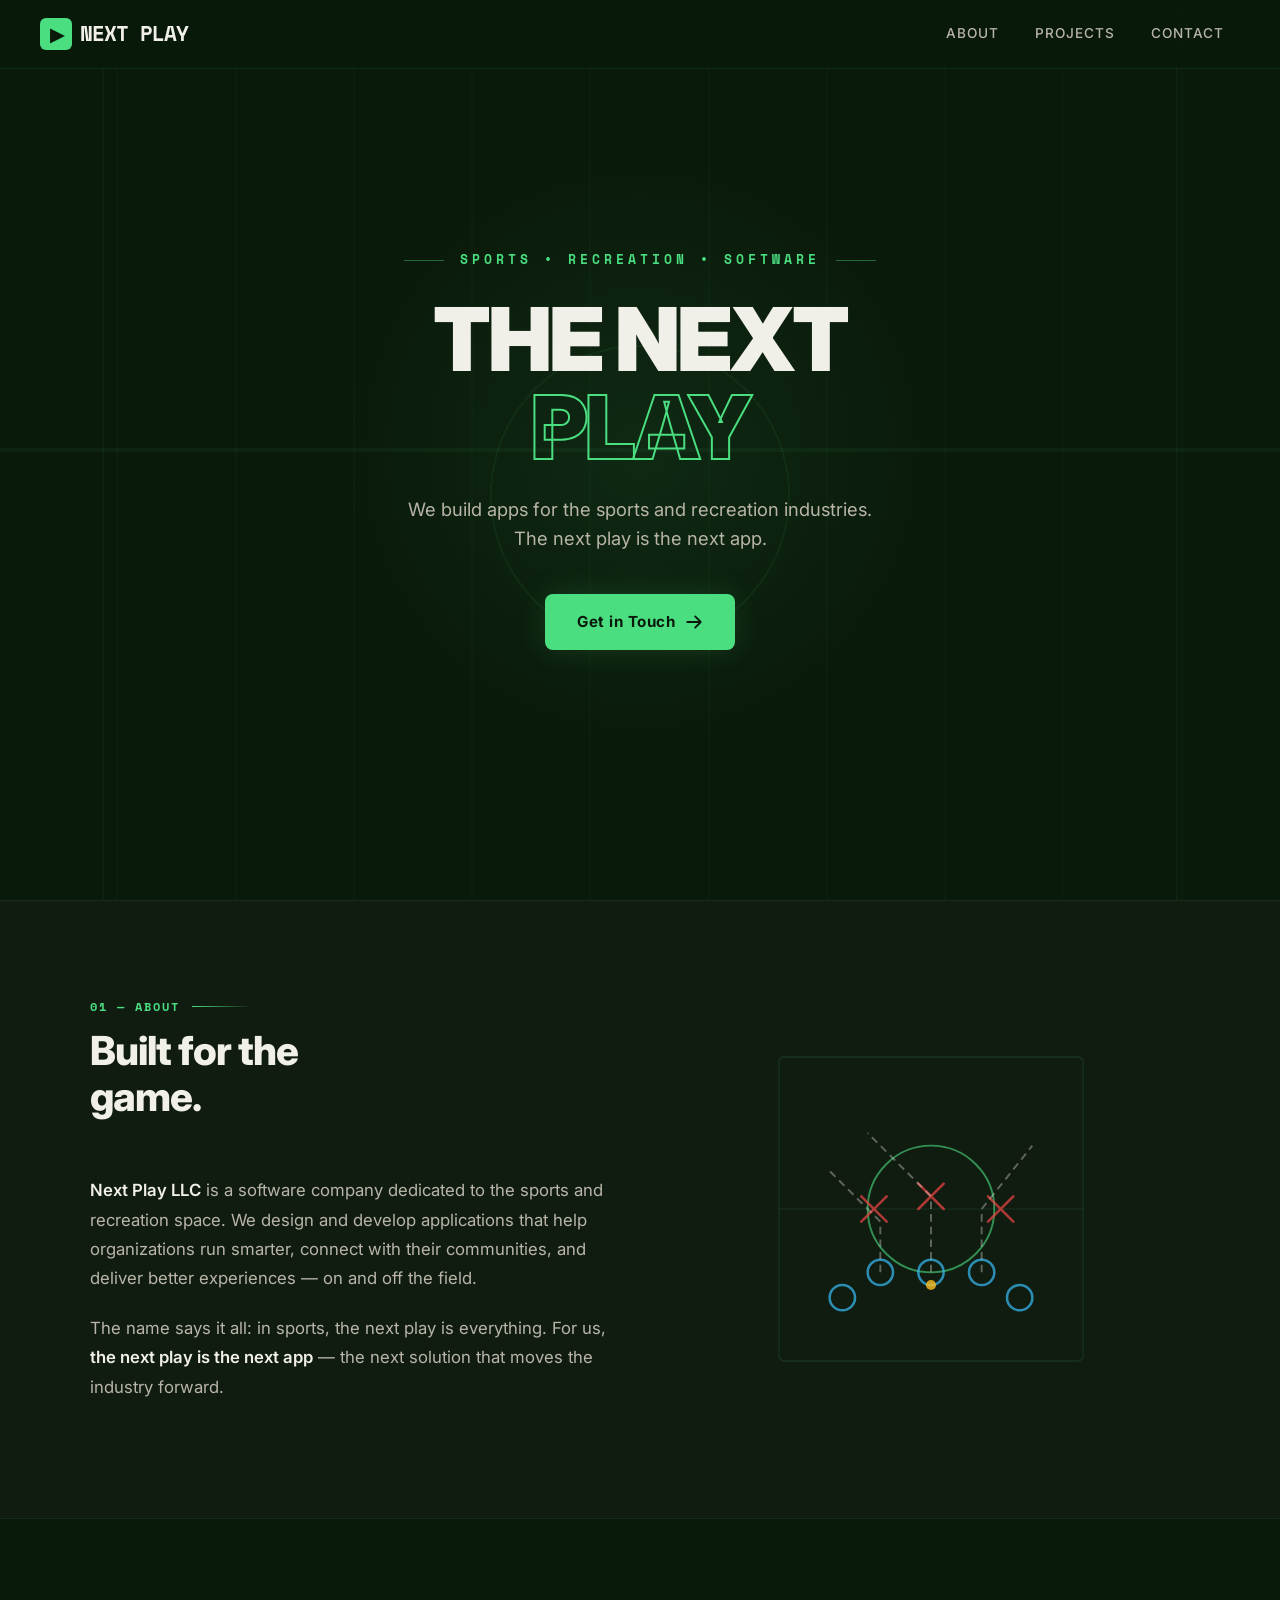
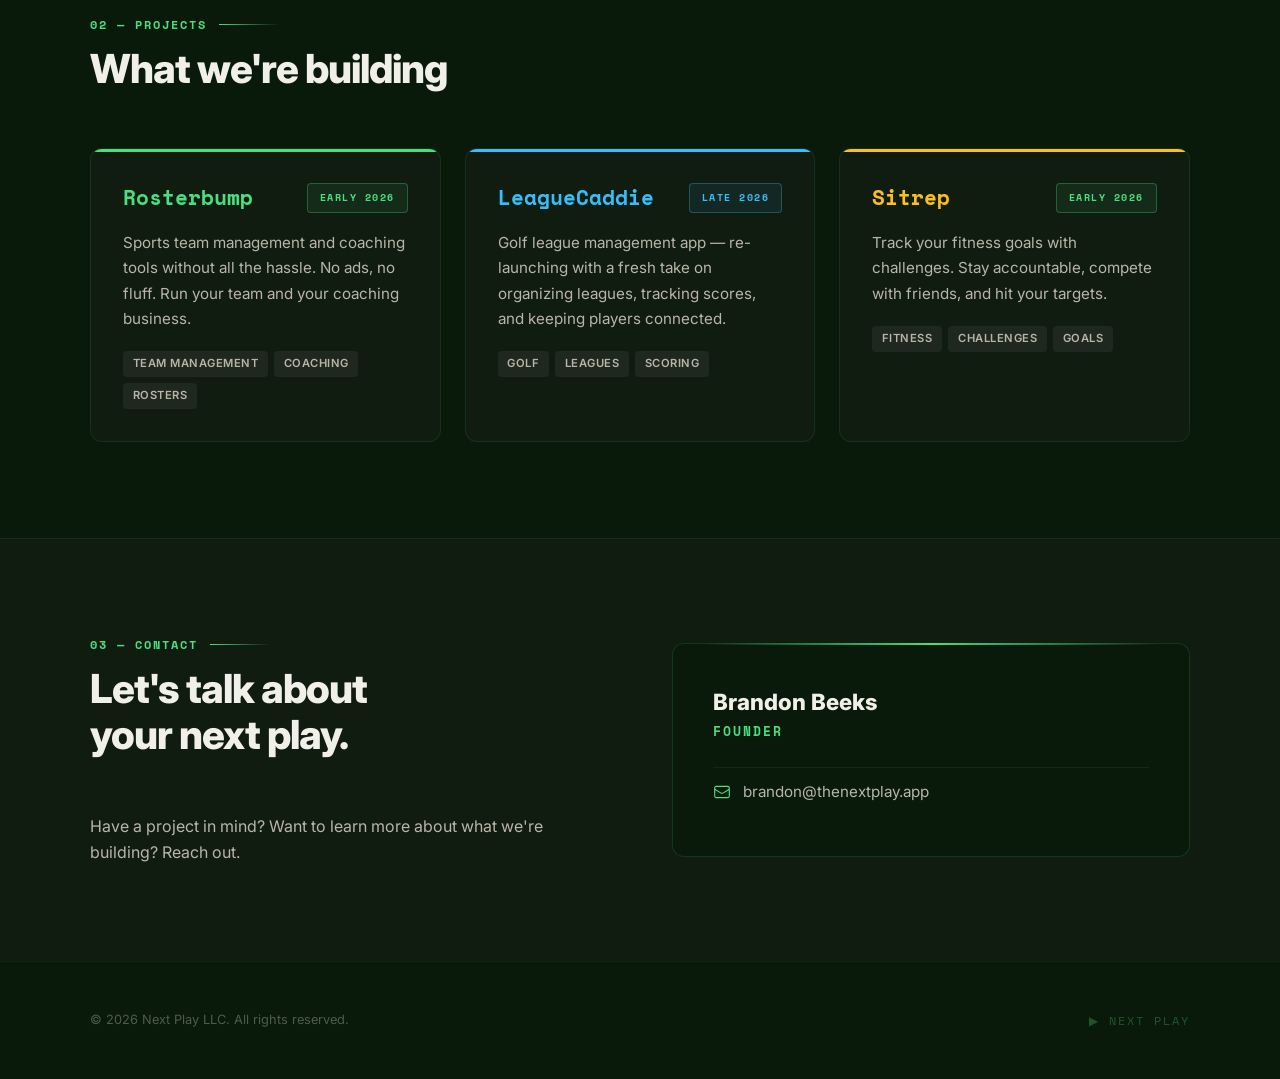
==== index.html @ 539f1fd1 "First commit" ====
<!DOCTYPE html>
<html lang="en">
<head>
  <meta charset="UTF-8">
  <meta name="viewport" content="width=device-width, initial-scale=1.0">
  <title>Next Play — Software for Sports & Recreation</title>
  <link rel="preconnect" href="https://fonts.googleapis.com">
  <link rel="preconnect" href="https://fonts.gstatic.com" crossorigin>
  <link href="https://fonts.googleapis.com/css2?family=Inter:wght@400;500;600;700;800;900&family=Space+Mono:wght@700&display=swap" rel="stylesheet">
  <style>
    :root {
      --turf: #0a1a0a;
      --turf-light: #0f2810;
      --chalk: #f0efe8;
      --chalk-dim: #b8b5a8;
      --lime: #4ade80;
      --lime-glow: #22c55e;
      --amber: #fbbf24;
      --sky: #38bdf8;
      --whistle: #ef4444;
      --surface: #111c11;
      --surface-raised: #162416;
    }

    * { margin: 0; padding: 0; box-sizing: border-box; }

    html { scroll-behavior: smooth; }

    body {
      font-family: 'Inter', -apple-system, sans-serif;
      color: var(--chalk);
      line-height: 1.6;
      background: var(--turf);
      overflow-x: hidden;
    }

    /* ═══ NAV ═══ */
    nav {
      position: fixed;
      top: 0;
      width: 100%;
      z-index: 100;
      padding: 0 2rem;
      background: rgba(10, 26, 10, 0.85);
      backdrop-filter: blur(16px);
      border-bottom: 1px solid rgba(74, 222, 128, 0.1);
    }
    .nav-inner {
      max-width: 1200px;
      margin: 0 auto;
      display: flex;
      justify-content: space-between;
      align-items: center;
      height: 68px;
    }
    .logo {
      font-family: 'Space Mono', monospace;
      font-size: 1.3rem;
      font-weight: 700;
      color: var(--chalk);
      text-decoration: none;
      letter-spacing: -1px;
      display: flex;
      align-items: center;
      gap: 0.5rem;
    }
    .logo-arrow {
      display: inline-flex;
      align-items: center;
      justify-content: center;
      width: 32px;
      height: 32px;
      background: var(--lime);
      color: var(--turf);
      border-radius: 6px;
      font-size: 1.1rem;
      font-weight: 900;
    }
    .nav-links { display: flex; align-items: center; gap: 0.25rem; }
    nav a.nav-link {
      color: var(--chalk-dim);
      text-decoration: none;
      font-size: 0.85rem;
      font-weight: 500;
      letter-spacing: 1px;
      text-transform: uppercase;
      padding: 0.5rem 1rem;
      border-radius: 6px;
      transition: all 0.2s;
    }
    nav a.nav-link:hover {
      color: var(--lime);
      background: rgba(74, 222, 128, 0.08);
    }

    /* ═══ HERO ═══ */
    .hero {
      min-height: 100vh;
      display: flex;
      align-items: center;
      justify-content: center;
      text-align: center;
      padding: 6rem 2rem;
      position: relative;
      overflow: hidden;
    }

    /* Field lines background */
    .hero::before {
      content: '';
      position: absolute;
      inset: 0;
      background:
        /* center circle */
        radial-gradient(circle at 50% 55%, transparent 148px, rgba(74,222,128,0.06) 148px, rgba(74,222,128,0.06) 150px, transparent 150px),
        /* center line */
        linear-gradient(0deg, transparent 49.8%, rgba(74,222,128,0.05) 49.8%, rgba(74,222,128,0.05) 50.2%, transparent 50.2%),
        /* sidelines */
        linear-gradient(90deg, transparent 8%, rgba(74,222,128,0.04) 8%, rgba(74,222,128,0.04) 8.15%, transparent 8.15%, transparent 91.85%, rgba(74,222,128,0.04) 91.85%, rgba(74,222,128,0.04) 92%, transparent 92%),
        /* yard lines */
        repeating-linear-gradient(90deg, transparent 0%, transparent 9.09%, rgba(74,222,128,0.025) 9.09%, rgba(74,222,128,0.025) 9.24%, transparent 9.24%);
      pointer-events: none;
    }

    /* Animated glow */
    .hero::after {
      content: '';
      position: absolute;
      width: 600px;
      height: 600px;
      border-radius: 50%;
      background: radial-gradient(circle, rgba(74,222,128,0.08) 0%, transparent 70%);
      top: 50%;
      left: 50%;
      transform: translate(-50%, -50%);
      animation: pulse 6s ease-in-out infinite;
      pointer-events: none;
    }

    @keyframes pulse {
      0%, 100% { opacity: 0.5; transform: translate(-50%, -50%) scale(1); }
      50% { opacity: 1; transform: translate(-50%, -50%) scale(1.15); }
    }

    .hero-content { position: relative; z-index: 2; }

    .hero-tagline {
      font-family: 'Space Mono', monospace;
      font-size: 0.8rem;
      font-weight: 700;
      text-transform: uppercase;
      letter-spacing: 4px;
      color: var(--lime);
      margin-bottom: 1.5rem;
      display: flex;
      align-items: center;
      justify-content: center;
      gap: 1rem;
    }
    .hero-tagline::before,
    .hero-tagline::after {
      content: '';
      width: 40px;
      height: 1px;
      background: var(--lime);
      opacity: 0.4;
    }

    .hero h1 {
      font-size: clamp(3rem, 8vw, 5.5rem);
      font-weight: 900;
      line-height: 1.0;
      letter-spacing: -3px;
      margin-bottom: 1.5rem;
      color: var(--chalk);
    }
    .hero h1 .accent {
      color: transparent;
      -webkit-text-stroke: 2px var(--lime);
      display: block;
    }

    .hero-sub {
      font-size: 1.15rem;
      color: var(--chalk-dim);
      max-width: 480px;
      margin: 0 auto 2.5rem;
      font-weight: 400;
    }

    .hero-cta {
      display: inline-flex;
      align-items: center;
      gap: 0.6rem;
      background: var(--lime);
      color: var(--turf);
      padding: 1rem 2rem;
      border-radius: 8px;
      text-decoration: none;
      font-weight: 700;
      font-size: 0.95rem;
      letter-spacing: 0.5px;
      transition: all 0.25s;
      box-shadow: 0 0 30px rgba(74,222,128,0.15);
    }
    .hero-cta:hover {
      background: #86efac;
      box-shadow: 0 0 50px rgba(74,222,128,0.25);
      transform: translateY(-2px);
    }
    .hero-cta svg { width: 18px; height: 18px; }

    /* ═══ SECTIONS ═══ */
    section { padding: 6rem 2rem; }
    .container { max-width: 1100px; margin: 0 auto; }

    .section-header {
      margin-bottom: 3.5rem;
    }
    .section-number {
      font-family: 'Space Mono', monospace;
      font-size: 0.75rem;
      font-weight: 700;
      color: var(--lime);
      letter-spacing: 2px;
      margin-bottom: 0.75rem;
      display: flex;
      align-items: center;
      gap: 0.75rem;
    }
    .section-number::after {
      content: '';
      height: 1px;
      width: 60px;
      background: linear-gradient(90deg, var(--lime), transparent);
    }
    .section-title {
      font-size: clamp(1.8rem, 4vw, 2.5rem);
      font-weight: 800;
      letter-spacing: -1px;
      line-height: 1.15;
    }

    /* ═══ ABOUT ═══ */
    .about {
      background: var(--surface);
      border-top: 1px solid rgba(74,222,128,0.08);
      border-bottom: 1px solid rgba(74,222,128,0.08);
    }
    .about-grid {
      display: grid;
      grid-template-columns: 1fr 1fr;
      gap: 4rem;
      align-items: center;
    }
    .about-text p {
      color: var(--chalk-dim);
      font-size: 1.05rem;
      margin-bottom: 1.25rem;
      line-height: 1.75;
    }
    .about-text strong { color: var(--chalk); font-weight: 600; }

    /* Playbook diagram */
    .playbook-visual {
      display: flex;
      align-items: center;
      justify-content: center;
    }
    .playbook-svg { width: 100%; max-width: 380px; }
    .play-circle {
      fill: none;
      stroke: var(--lime);
      stroke-width: 1.5;
      opacity: 0.6;
    }
    .play-x {
      fill: none;
      stroke: var(--whistle);
      stroke-width: 2;
      stroke-linecap: round;
      opacity: 0.7;
    }
    .play-o {
      fill: none;
      stroke: var(--sky);
      stroke-width: 2;
      opacity: 0.7;
    }
    .play-arrow {
      fill: none;
      stroke: var(--chalk);
      stroke-width: 1.5;
      stroke-dasharray: 6 4;
      opacity: 0.35;
    }
    .play-route {
      fill: none;
      stroke: var(--lime);
      stroke-width: 2;
      stroke-dasharray: 200;
      stroke-dashoffset: 200;
      animation: drawRoute 3s ease forwards infinite;
    }
    @keyframes drawRoute {
      0% { stroke-dashoffset: 200; opacity: 0.8; }
      60% { stroke-dashoffset: 0; opacity: 0.8; }
      80% { stroke-dashoffset: 0; opacity: 0; }
      100% { stroke-dashoffset: 200; opacity: 0; }
    }

    /* ═══ PROJECTS / SCOREBOARD ═══ */
    .projects {
      background: var(--turf);
    }
    .projects-grid {
      display: grid;
      grid-template-columns: repeat(auto-fit, minmax(320px, 1fr));
      gap: 1.5rem;
    }
    .project-card {
      background: var(--surface);
      border: 1px solid rgba(74,222,128,0.1);
      border-radius: 12px;
      padding: 2rem;
      position: relative;
      overflow: hidden;
      transition: all 0.3s;
    }
    .project-card::before {
      content: '';
      position: absolute;
      top: 0;
      left: 0;
      right: 0;
      height: 3px;
    }
    .project-card:nth-child(1)::before { background: var(--lime); }
    .project-card:nth-child(2)::before { background: var(--sky); }
    .project-card:nth-child(3)::before { background: var(--amber); }

    .project-card:hover {
      border-color: rgba(74,222,128,0.25);
      transform: translateY(-4px);
      box-shadow: 0 20px 60px rgba(0,0,0,0.3);
    }

    .project-meta {
      display: flex;
      align-items: center;
      justify-content: space-between;
      margin-bottom: 1rem;
    }
    .project-name {
      font-family: 'Space Mono', monospace;
      font-size: 1.3rem;
      font-weight: 700;
      color: var(--chalk);
    }
    .project-card:nth-child(1) .project-name { color: var(--lime); }
    .project-card:nth-child(2) .project-name { color: var(--sky); }
    .project-card:nth-child(3) .project-name { color: var(--amber); }

    .project-status {
      font-family: 'Space Mono', monospace;
      font-size: 0.65rem;
      font-weight: 700;
      text-transform: uppercase;
      letter-spacing: 1.5px;
      padding: 0.35rem 0.75rem;
      border-radius: 4px;
      border: 1px solid;
    }
    .status-soon {
      color: var(--lime);
      border-color: rgba(74,222,128,0.3);
      background: rgba(74,222,128,0.08);
    }
    .status-later {
      color: var(--sky);
      border-color: rgba(56,189,248,0.3);
      background: rgba(56,189,248,0.08);
    }

    .project-desc {
      color: var(--chalk-dim);
      font-size: 0.95rem;
      line-height: 1.65;
      margin-bottom: 1.25rem;
    }

    .project-tags {
      display: flex;
      flex-wrap: wrap;
      gap: 0.4rem;
    }
    .tag {
      font-size: 0.7rem;
      font-weight: 600;
      text-transform: uppercase;
      letter-spacing: 0.5px;
      padding: 0.25rem 0.6rem;
      border-radius: 4px;
      background: rgba(240,239,232,0.06);
      color: var(--chalk-dim);
    }

    /* ═══ CONTACT ═══ */
    .contact {
      background: var(--surface);
      border-top: 1px solid rgba(74,222,128,0.08);
    }
    .contact-layout {
      display: grid;
      grid-template-columns: 1fr 1fr;
      gap: 4rem;
      align-items: center;
    }
    .contact-card {
      background: var(--turf);
      border: 1px solid rgba(74,222,128,0.15);
      border-radius: 12px;
      padding: 2.5rem;
      position: relative;
    }
    .contact-card::before {
      content: '';
      position: absolute;
      top: -1px;
      left: 2rem;
      right: 2rem;
      height: 2px;
      background: linear-gradient(90deg, transparent, var(--lime), transparent);
    }
    .contact-name {
      font-size: 1.4rem;
      font-weight: 800;
      color: var(--chalk);
      margin-bottom: 0.15rem;
    }
    .contact-role {
      font-family: 'Space Mono', monospace;
      font-size: 0.8rem;
      font-weight: 700;
      color: var(--lime);
      text-transform: uppercase;
      letter-spacing: 2px;
      margin-bottom: 1.5rem;
    }
    .contact-row {
      display: flex;
      align-items: center;
      gap: 0.75rem;
      padding: 0.75rem 0;
      border-top: 1px solid rgba(240,239,232,0.06);
    }
    .contact-row svg {
      width: 18px;
      height: 18px;
      color: var(--lime);
      flex-shrink: 0;
    }
    .contact-row a {
      color: var(--chalk-dim);
      text-decoration: none;
      font-size: 0.95rem;
      transition: color 0.2s;
    }
    .contact-row a:hover { color: var(--lime); }

    .contact-right p {
      color: var(--chalk-dim);
      font-size: 1.05rem;
      line-height: 1.75;
    }

    /* ═══ FOOTER ═══ */
    footer {
      text-align: center;
      padding: 3rem 2rem;
      background: var(--turf);
      border-top: 1px solid rgba(74,222,128,0.06);
    }
    .footer-inner {
      max-width: 1100px;
      margin: 0 auto;
      display: flex;
      justify-content: space-between;
      align-items: center;
    }
    .footer-copy {
      color: rgba(240,239,232,0.3);
      font-size: 0.8rem;
    }
    .footer-mark {
      font-family: 'Space Mono', monospace;
      font-size: 0.75rem;
      color: rgba(74,222,128,0.3);
      letter-spacing: 2px;
    }

    /* ═══ RESPONSIVE ═══ */
    @media (max-width: 768px) {
      .about-grid,
      .contact-layout {
        grid-template-columns: 1fr;
        gap: 2.5rem;
      }
      .playbook-visual { display: none; }
      .hero h1 { letter-spacing: -2px; }
      section { padding: 4rem 1.5rem; }
      .projects-grid { grid-template-columns: 1fr; }
      .footer-inner { flex-direction: column; gap: 0.5rem; }
    }
  </style>
</head>
<body>

  <nav>
    <div class="nav-inner">
      <a href="#" class="logo">
        <span class="logo-arrow">&#9654;</span>
        NEXT PLAY
      </a>
      <div class="nav-links">
        <a href="#about" class="nav-link">About</a>
        <a href="#projects" class="nav-link">Projects</a>
        <a href="#contact" class="nav-link">Contact</a>
      </div>
    </div>
  </nav>

  <!-- ═══ HERO ═══ -->
  <section class="hero">
    <div class="hero-content">
      <div class="hero-tagline">Sports &bull; Recreation &bull; Software</div>
      <h1>
        THE NEXT<br>
        <span class="accent">PLAY</span>
      </h1>
      <p class="hero-sub">We build apps for the sports and recreation industries. The next play is the next app.</p>
      <a href="#contact" class="hero-cta">
        Get in Touch
        <svg xmlns="http://www.w3.org/2000/svg" fill="none" viewBox="0 0 24 24" stroke-width="2.5" stroke="currentColor"><path stroke-linecap="round" stroke-linejoin="round" d="M13.5 4.5L21 12m0 0l-7.5 7.5M21 12H3" /></svg>
      </a>
    </div>
  </section>

  <!-- ═══ ABOUT ═══ -->
  <section class="about" id="about">
    <div class="container">
      <div class="about-grid">
        <div class="about-text">
          <div class="section-header">
            <div class="section-number">01 &mdash; ABOUT</div>
            <h2 class="section-title">Built for the<br>game.</h2>
          </div>
          <p><strong>Next Play LLC</strong> is a software company dedicated to the sports and recreation space. We design and develop applications that help organizations run smarter, connect with their communities, and deliver better experiences &mdash; on and off the field.</p>
          <p>The name says it all: in sports, the next play is everything. For us, <strong>the next play is the next app</strong> &mdash; the next solution that moves the industry forward.</p>
        </div>
        <div class="playbook-visual">
          <svg class="playbook-svg" viewBox="0 0 300 300" xmlns="http://www.w3.org/2000/svg">
            <!-- Field markings -->
            <rect x="30" y="30" width="240" height="240" rx="4" fill="none" stroke="rgba(74,222,128,0.12)" stroke-width="1"/>
            <line x1="30" y1="150" x2="270" y2="150" stroke="rgba(74,222,128,0.08)" stroke-width="1"/>
            <circle cx="150" cy="150" r="50" class="play-circle"/>

            <!-- O's - offense -->
            <circle cx="150" cy="200" r="10" class="play-o"/>
            <circle cx="110" cy="200" r="10" class="play-o"/>
            <circle cx="190" cy="200" r="10" class="play-o"/>
            <circle cx="80" cy="220" r="10" class="play-o"/>
            <circle cx="220" cy="220" r="10" class="play-o"/>

            <!-- X's - defense -->
            <g class="play-x"><line x1="140" y1="130" x2="160" y2="150"/><line x1="160" y1="130" x2="140" y2="150"/></g>
            <g class="play-x"><line x1="95" y1="140" x2="115" y2="160"/><line x1="115" y1="140" x2="95" y2="160"/></g>
            <g class="play-x"><line x1="195" y1="140" x2="215" y2="160"/><line x1="215" y1="140" x2="195" y2="160"/></g>

            <!-- Routes -->
            <path d="M150 200 L150 140 L100 90" class="play-arrow"/>
            <path d="M190 200 L190 150 L230 100" class="play-arrow"/>
            <path d="M110 200 L110 160 L70 120" class="play-arrow"/>

            <!-- Animated route -->
            <path d="M150 200 L150 130 L200 80" class="play-route"/>

            <!-- Ball -->
            <circle cx="150" cy="210" r="4" fill="var(--amber)" opacity="0.8"/>
          </svg>
        </div>
      </div>
    </div>
  </section>

  <!-- ═══ PROJECTS ═══ -->
  <section class="projects" id="projects">
    <div class="container">
      <div class="section-header">
        <div class="section-number">02 &mdash; PROJECTS</div>
        <h2 class="section-title">What we're building</h2>
      </div>
      <div class="projects-grid">

        <div class="project-card">
          <div class="project-meta">
            <span class="project-name">Rosterbump</span>
            <span class="project-status status-soon">Early 2026</span>
          </div>
          <p class="project-desc">Sports team management and coaching tools without all the hassle. No ads, no fluff. Run your team and your coaching business.</p>
          <div class="project-tags">
            <span class="tag">Team Management</span>
            <span class="tag">Coaching</span>
            <span class="tag">Rosters</span>
          </div>
        </div>

        <div class="project-card">
          <div class="project-meta">
            <span class="project-name">LeagueCaddie</span>
            <span class="project-status status-later">Late 2026</span>
          </div>
          <p class="project-desc">Golf league management app &mdash; re-launching with a fresh take on organizing leagues, tracking scores, and keeping players connected.</p>
          <div class="project-tags">
            <span class="tag">Golf</span>
            <span class="tag">Leagues</span>
            <span class="tag">Scoring</span>
          </div>
        </div>

        <div class="project-card">
          <div class="project-meta">
            <span class="project-name">Sitrep</span>
            <span class="project-status status-soon">Early 2026</span>
          </div>
          <p class="project-desc">Track your fitness goals with challenges. Stay accountable, compete with friends, and hit your targets.</p>
          <div class="project-tags">
            <span class="tag">Fitness</span>
            <span class="tag">Challenges</span>
            <span class="tag">Goals</span>
          </div>
        </div>

      </div>
    </div>
  </section>

  <!-- ═══ CONTACT ═══ -->
  <section class="contact" id="contact">
    <div class="container">
      <div class="contact-layout">
        <div>
          <div class="section-header">
            <div class="section-number">03 &mdash; CONTACT</div>
            <h2 class="section-title">Let's talk about<br>your next play.</h2>
          </div>
          <p class="contact-right" style="color: var(--chalk-dim); font-size: 1rem; margin-top: 0.5rem;">Have a project in mind? Want to learn more about what we're building? Reach out.</p>
        </div>
        <div class="contact-card">
          <div class="contact-name">Brandon Beeks</div>
          <div class="contact-role">Founder</div>
          <div class="contact-row">
            <svg xmlns="http://www.w3.org/2000/svg" fill="none" viewBox="0 0 24 24" stroke-width="1.5" stroke="currentColor"><path stroke-linecap="round" stroke-linejoin="round" d="M21.75 6.75v10.5a2.25 2.25 0 01-2.25 2.25h-15a2.25 2.25 0 01-2.25-2.25V6.75m19.5 0A2.25 2.25 0 0019.5 4.5h-15a2.25 2.25 0 00-2.25 2.25m19.5 0v.243a2.25 2.25 0 01-1.07 1.916l-7.5 4.615a2.25 2.25 0 01-2.36 0L3.32 8.91a2.25 2.25 0 01-1.07-1.916V6.75" /></svg>
            <a href="mailto:brandon@thenextplay.app">brandon@thenextplay.app</a>
          </div>
        </div>
      </div>
    </div>
  </section>

  <footer>
    <div class="footer-inner">
      <span class="footer-copy">&copy; 2026 Next Play LLC. All rights reserved.</span>
      <span class="footer-mark">&#9654; NEXT PLAY</span>
    </div>
  </footer>

</body>
</html>
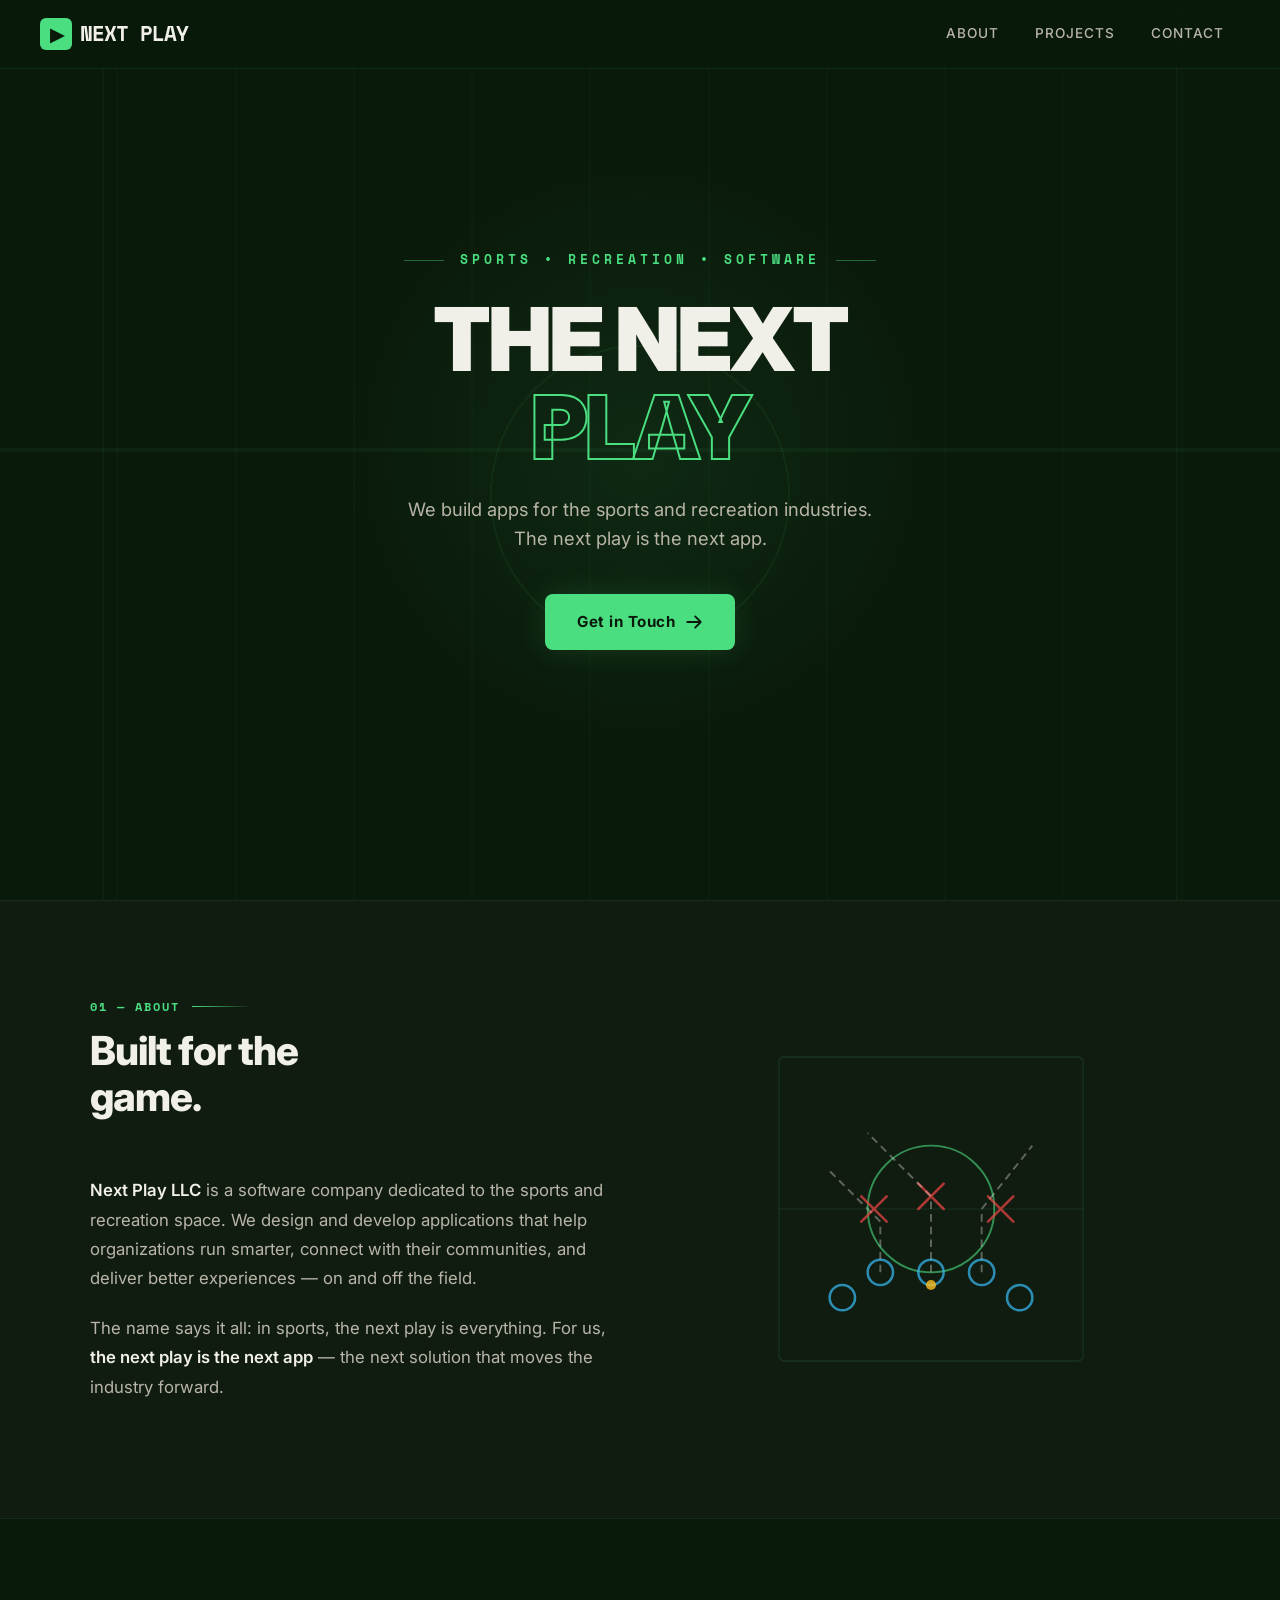
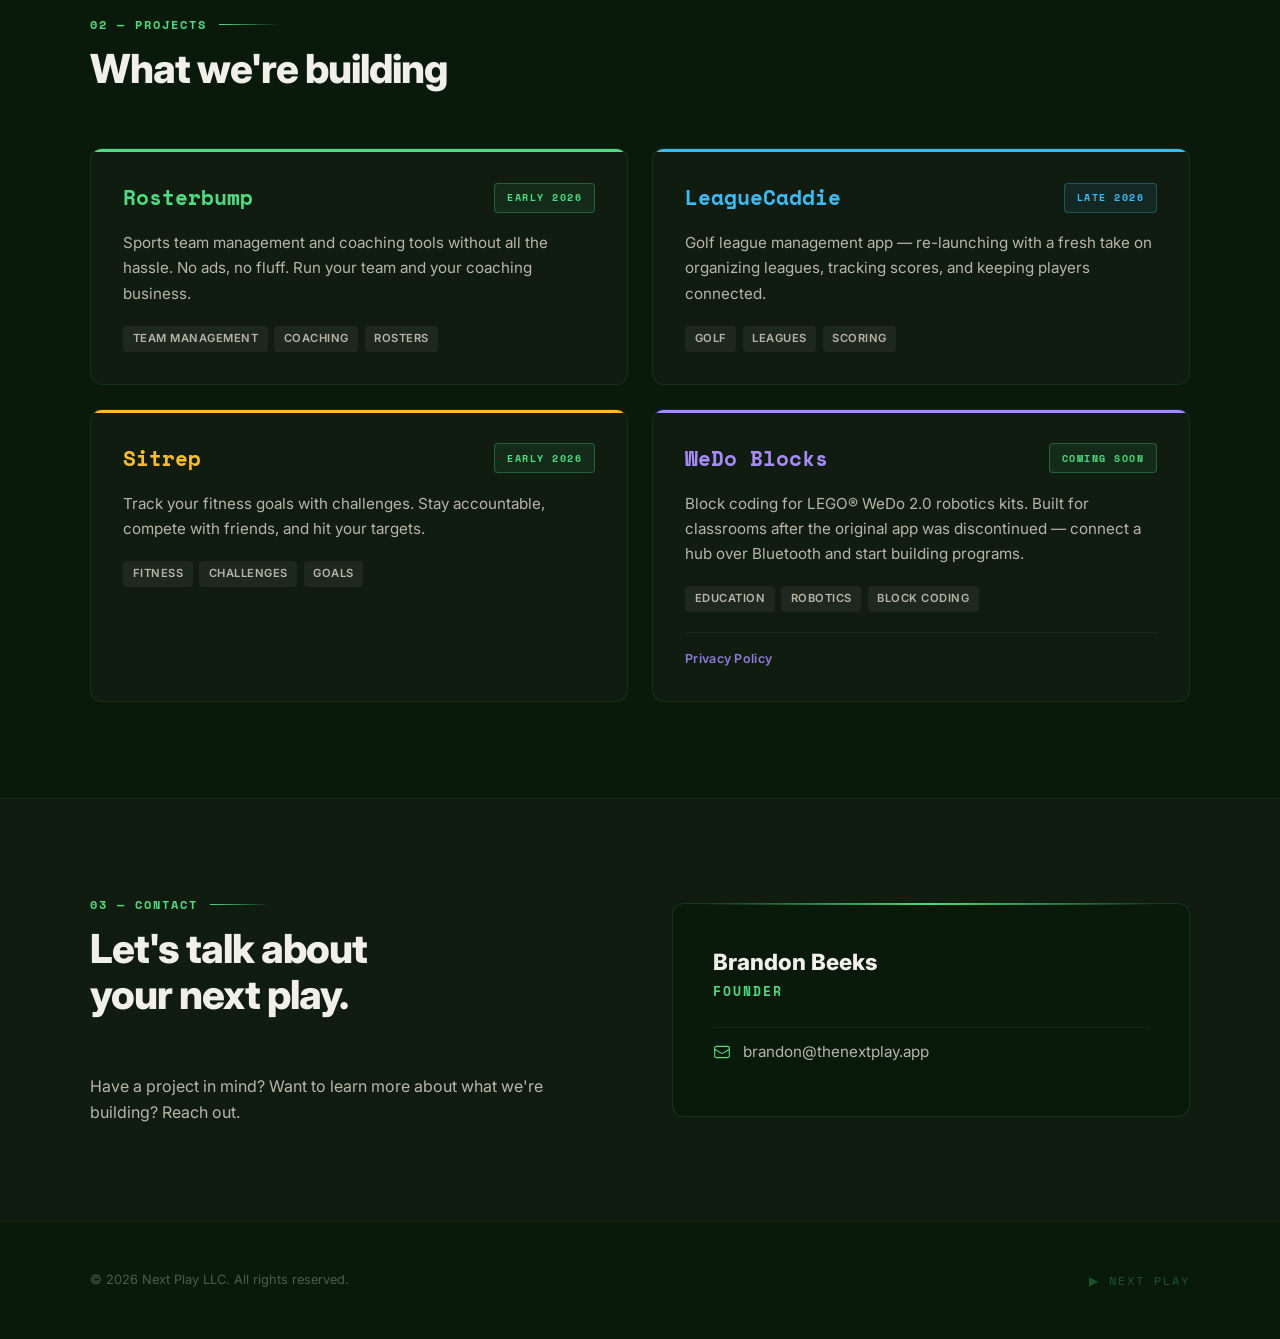
==== commit 4abd54f3: "Add the WeDo Blocks privacy policy and list the app Both app stores require a hosted privacy policy " ====
--- a/index.html
+++ b/index.html
@@ -7,93 +7,8 @@
   <link rel="preconnect" href="https://fonts.googleapis.com">
   <link rel="preconnect" href="https://fonts.gstatic.com" crossorigin>
   <link href="https://fonts.googleapis.com/css2?family=Inter:wght@400;500;600;700;800;900&family=Space+Mono:wght@700&display=swap" rel="stylesheet">
-  <style>
-    :root {
-      --turf: #0a1a0a;
-      --turf-light: #0f2810;
-      --chalk: #f0efe8;
-      --chalk-dim: #b8b5a8;
-      --lime: #4ade80;
-      --lime-glow: #22c55e;
-      --amber: #fbbf24;
-      --sky: #38bdf8;
-      --whistle: #ef4444;
-      --surface: #111c11;
-      --surface-raised: #162416;
-    }
-
-    * { margin: 0; padding: 0; box-sizing: border-box; }
-
-    html { scroll-behavior: smooth; }
-
-    body {
-      font-family: 'Inter', -apple-system, sans-serif;
-      color: var(--chalk);
-      line-height: 1.6;
-      background: var(--turf);
-      overflow-x: hidden;
-    }
-
-    /* ═══ NAV ═══ */
-    nav {
-      position: fixed;
-      top: 0;
-      width: 100%;
-      z-index: 100;
-      padding: 0 2rem;
-      background: rgba(10, 26, 10, 0.85);
-      backdrop-filter: blur(16px);
-      border-bottom: 1px solid rgba(74, 222, 128, 0.1);
-    }
-    .nav-inner {
-      max-width: 1200px;
-      margin: 0 auto;
-      display: flex;
-      justify-content: space-between;
-      align-items: center;
-      height: 68px;
-    }
-    .logo {
-      font-family: 'Space Mono', monospace;
-      font-size: 1.3rem;
-      font-weight: 700;
-      color: var(--chalk);
-      text-decoration: none;
-      letter-spacing: -1px;
-      display: flex;
-      align-items: center;
-      gap: 0.5rem;
-    }
-    .logo-arrow {
-      display: inline-flex;
-      align-items: center;
-      justify-content: center;
-      width: 32px;
-      height: 32px;
-      background: var(--lime);
-      color: var(--turf);
-      border-radius: 6px;
-      font-size: 1.1rem;
-      font-weight: 900;
-    }
-    .nav-links { display: flex; align-items: center; gap: 0.25rem; }
-    nav a.nav-link {
-      color: var(--chalk-dim);
-      text-decoration: none;
-      font-size: 0.85rem;
-      font-weight: 500;
-      letter-spacing: 1px;
-      text-transform: uppercase;
-      padding: 0.5rem 1rem;
-      border-radius: 6px;
-      transition: all 0.2s;
-    }
-    nav a.nav-link:hover {
-      color: var(--lime);
-      background: rgba(74, 222, 128, 0.08);
-    }
-
-    /* ═══ HERO ═══ */
+  <link rel="stylesheet" href="assets/site.css">
+  <style>/* ═══ HERO ═══ */
     .hero {
       min-height: 100vh;
       display: flex;
@@ -210,37 +125,6 @@
     }
     .hero-cta svg { width: 18px; height: 18px; }
 
-    /* ═══ SECTIONS ═══ */
-    section { padding: 6rem 2rem; }
-    .container { max-width: 1100px; margin: 0 auto; }
-
-    .section-header {
-      margin-bottom: 3.5rem;
-    }
-    .section-number {
-      font-family: 'Space Mono', monospace;
-      font-size: 0.75rem;
-      font-weight: 700;
-      color: var(--lime);
-      letter-spacing: 2px;
-      margin-bottom: 0.75rem;
-      display: flex;
-      align-items: center;
-      gap: 0.75rem;
-    }
-    .section-number::after {
-      content: '';
-      height: 1px;
-      width: 60px;
-      background: linear-gradient(90deg, var(--lime), transparent);
-    }
-    .section-title {
-      font-size: clamp(1.8rem, 4vw, 2.5rem);
-      font-weight: 800;
-      letter-spacing: -1px;
-      line-height: 1.15;
-    }
-
     /* ═══ ABOUT ═══ */
     .about {
       background: var(--surface);
@@ -313,9 +197,11 @@
     .projects {
       background: var(--turf);
     }
+    /* Two across rather than three: with four cards, three columns strands the
+       last one alone on its own row. */
     .projects-grid {
       display: grid;
-      grid-template-columns: repeat(auto-fit, minmax(320px, 1fr));
+      grid-template-columns: repeat(auto-fit, minmax(420px, 1fr));
       gap: 1.5rem;
     }
     .project-card {
@@ -327,6 +213,13 @@
       overflow: hidden;
       transition: all 0.3s;
     }
+    /* One accent per card, chosen by a class rather than by nth-child, so
+       adding a card is a one-word change instead of a re-colouring of its
+       neighbours. */
+    .project-card { --card-accent: var(--lime); }
+    .project-card.sky { --card-accent: var(--sky); }
+    .project-card.amber { --card-accent: var(--amber); }
+    .project-card.violet { --card-accent: var(--violet); }
     .project-card::before {
       content: '';
       position: absolute;
@@ -334,10 +227,8 @@
       left: 0;
       right: 0;
       height: 3px;
-    }
-    .project-card:nth-child(1)::before { background: var(--lime); }
-    .project-card:nth-child(2)::before { background: var(--sky); }
-    .project-card:nth-child(3)::before { background: var(--amber); }
+      background: var(--card-accent);
+    }
 
     .project-card:hover {
       border-color: rgba(74,222,128,0.25);
@@ -355,11 +246,8 @@
       font-family: 'Space Mono', monospace;
       font-size: 1.3rem;
       font-weight: 700;
-      color: var(--chalk);
-    }
-    .project-card:nth-child(1) .project-name { color: var(--lime); }
-    .project-card:nth-child(2) .project-name { color: var(--sky); }
-    .project-card:nth-child(3) .project-name { color: var(--amber); }
+      color: var(--card-accent);
+    }
 
     .project-status {
       font-family: 'Space Mono', monospace;
@@ -394,6 +282,24 @@
       flex-wrap: wrap;
       gap: 0.4rem;
     }
+    .project-links {
+      display: flex;
+      gap: 1rem;
+      margin-top: 1.25rem;
+      padding-top: 1rem;
+      border-top: 1px solid rgba(240,239,232,0.06);
+    }
+    .project-links a {
+      font-size: 0.78rem;
+      font-weight: 600;
+      letter-spacing: 0.3px;
+      color: var(--card-accent);
+      text-decoration: none;
+      opacity: 0.85;
+      transition: opacity 0.2s;
+    }
+    .project-links a:hover { opacity: 1; text-decoration: underline; }
+
     .tag {
       font-size: 0.7rem;
       font-weight: 600;
@@ -474,31 +380,7 @@
       line-height: 1.75;
     }
 
-    /* ═══ FOOTER ═══ */
-    footer {
-      text-align: center;
-      padding: 3rem 2rem;
-      background: var(--turf);
-      border-top: 1px solid rgba(74,222,128,0.06);
-    }
-    .footer-inner {
-      max-width: 1100px;
-      margin: 0 auto;
-      display: flex;
-      justify-content: space-between;
-      align-items: center;
-    }
-    .footer-copy {
-      color: rgba(240,239,232,0.3);
-      font-size: 0.8rem;
-    }
-    .footer-mark {
-      font-family: 'Space Mono', monospace;
-      font-size: 0.75rem;
-      color: rgba(74,222,128,0.3);
-      letter-spacing: 2px;
-    }
-
+    
     /* ═══ RESPONSIVE ═══ */
     @media (max-width: 768px) {
       .about-grid,
@@ -508,9 +390,7 @@
       }
       .playbook-visual { display: none; }
       .hero h1 { letter-spacing: -2px; }
-      section { padding: 4rem 1.5rem; }
       .projects-grid { grid-template-columns: 1fr; }
-      .footer-inner { flex-direction: column; gap: 0.5rem; }
     }
   </style>
 </head>
@@ -541,7 +421,7 @@
       <p class="hero-sub">We build apps for the sports and recreation industries. The next play is the next app.</p>
       <a href="#contact" class="hero-cta">
         Get in Touch
-        <svg xmlns="http://www.w3.org/2000/svg" fill="none" viewBox="0 0 24 24" stroke-width="2.5" stroke="currentColor"><path stroke-linecap="round" stroke-linejoin="round" d="M13.5 4.5L21 12m0 0l-7.5 7.5M21 12H3" /></svg>
+        <svg xmlns="https://www.w3.org/2000/svg" fill="none" viewBox="0 0 24 24" stroke-width="2.5" stroke="currentColor"><path stroke-linecap="round" stroke-linejoin="round" d="M13.5 4.5L21 12m0 0l-7.5 7.5M21 12H3" /></svg>
       </a>
     </div>
   </section>
@@ -559,7 +439,7 @@
           <p>The name says it all: in sports, the next play is everything. For us, <strong>the next play is the next app</strong> &mdash; the next solution that moves the industry forward.</p>
         </div>
         <div class="playbook-visual">
-          <svg class="playbook-svg" viewBox="0 0 300 300" xmlns="http://www.w3.org/2000/svg">
+          <svg class="playbook-svg" viewBox="0 0 300 300" xmlns="https://www.w3.org/2000/svg">
             <!-- Field markings -->
             <rect x="30" y="30" width="240" height="240" rx="4" fill="none" stroke="rgba(74,222,128,0.12)" stroke-width="1"/>
             <line x1="30" y1="150" x2="270" y2="150" stroke="rgba(74,222,128,0.08)" stroke-width="1"/>
@@ -615,7 +495,7 @@
           </div>
         </div>
 
-        <div class="project-card">
+        <div class="project-card sky">
           <div class="project-meta">
             <span class="project-name">LeagueCaddie</span>
             <span class="project-status status-later">Late 2026</span>
@@ -628,7 +508,7 @@
           </div>
         </div>
 
-        <div class="project-card">
+        <div class="project-card amber">
           <div class="project-meta">
             <span class="project-name">Sitrep</span>
             <span class="project-status status-soon">Early 2026</span>
@@ -638,6 +518,23 @@
             <span class="tag">Fitness</span>
             <span class="tag">Challenges</span>
             <span class="tag">Goals</span>
+          </div>
+        </div>
+
+
+        <div class="project-card violet">
+          <div class="project-meta">
+            <span class="project-name">WeDo Blocks</span>
+            <span class="project-status status-soon">Coming Soon</span>
+          </div>
+          <p class="project-desc">Block coding for LEGO&reg; WeDo 2.0 robotics kits. Built for classrooms after the original app was discontinued &mdash; connect a hub over Bluetooth and start building programs.</p>
+          <div class="project-tags">
+            <span class="tag">Education</span>
+            <span class="tag">Robotics</span>
+            <span class="tag">Block Coding</span>
+          </div>
+          <div class="project-links">
+            <a href="apps/wedo-blocks/privacy-policy/">Privacy Policy</a>
           </div>
         </div>
 
@@ -660,7 +557,7 @@
           <div class="contact-name">Brandon Beeks</div>
           <div class="contact-role">Founder</div>
           <div class="contact-row">
-            <svg xmlns="http://www.w3.org/2000/svg" fill="none" viewBox="0 0 24 24" stroke-width="1.5" stroke="currentColor"><path stroke-linecap="round" stroke-linejoin="round" d="M21.75 6.75v10.5a2.25 2.25 0 01-2.25 2.25h-15a2.25 2.25 0 01-2.25-2.25V6.75m19.5 0A2.25 2.25 0 0019.5 4.5h-15a2.25 2.25 0 00-2.25 2.25m19.5 0v.243a2.25 2.25 0 01-1.07 1.916l-7.5 4.615a2.25 2.25 0 01-2.36 0L3.32 8.91a2.25 2.25 0 01-1.07-1.916V6.75" /></svg>
+            <svg xmlns="https://www.w3.org/2000/svg" fill="none" viewBox="0 0 24 24" stroke-width="1.5" stroke="currentColor"><path stroke-linecap="round" stroke-linejoin="round" d="M21.75 6.75v10.5a2.25 2.25 0 01-2.25 2.25h-15a2.25 2.25 0 01-2.25-2.25V6.75m19.5 0A2.25 2.25 0 0019.5 4.5h-15a2.25 2.25 0 00-2.25 2.25m19.5 0v.243a2.25 2.25 0 01-1.07 1.916l-7.5 4.615a2.25 2.25 0 01-2.36 0L3.32 8.91a2.25 2.25 0 01-1.07-1.916V6.75" /></svg>
             <a href="mailto:brandon@thenextplay.app">brandon@thenextplay.app</a>
           </div>
         </div>
--- a/assets/site.css
+++ b/assets/site.css
@@ -0,0 +1,155 @@
+/* Shared across every page on the site: palette, reset, nav, section framing
+   and footer. Page-specific rules stay inline in the page that uses them.
+
+   Pages link this with a relative path, so the site does not care what host or
+   sub-path it is served from. */
+:root {
+  --turf: #0a1a0a;
+  --turf-light: #0f2810;
+  --chalk: #f0efe8;
+  --chalk-dim: #b8b5a8;
+  --lime: #4ade80;
+  --lime-glow: #22c55e;
+  --amber: #fbbf24;
+  --sky: #38bdf8;
+  --whistle: #ef4444;
+  /* Added for the WeDo Blocks card: the education work sits outside the
+     field-green / sky / amber family the sports apps use. */
+  --violet: #a78bfa;
+  --surface: #111c11;
+  --surface-raised: #162416;
+}
+
+* { margin: 0; padding: 0; box-sizing: border-box; }
+
+html { scroll-behavior: smooth; }
+
+body {
+  font-family: 'Inter', -apple-system, sans-serif;
+  color: var(--chalk);
+  line-height: 1.6;
+  background: var(--turf);
+  overflow-x: hidden;
+}
+
+/* ═══ NAV ═══ */
+nav {
+  position: fixed;
+  top: 0;
+  width: 100%;
+  z-index: 100;
+  padding: 0 2rem;
+  background: rgba(10, 26, 10, 0.85);
+  backdrop-filter: blur(16px);
+  border-bottom: 1px solid rgba(74, 222, 128, 0.1);
+}
+.nav-inner {
+  max-width: 1200px;
+  margin: 0 auto;
+  display: flex;
+  justify-content: space-between;
+  align-items: center;
+  height: 68px;
+}
+.logo {
+  font-family: 'Space Mono', monospace;
+  font-size: 1.3rem;
+  font-weight: 700;
+  color: var(--chalk);
+  text-decoration: none;
+  letter-spacing: -1px;
+  display: flex;
+  align-items: center;
+  gap: 0.5rem;
+}
+.logo-arrow {
+  display: inline-flex;
+  align-items: center;
+  justify-content: center;
+  width: 32px;
+  height: 32px;
+  background: var(--lime);
+  color: var(--turf);
+  border-radius: 6px;
+  font-size: 1.1rem;
+  font-weight: 900;
+}
+.nav-links { display: flex; align-items: center; gap: 0.25rem; }
+nav a.nav-link {
+  color: var(--chalk-dim);
+  text-decoration: none;
+  font-size: 0.85rem;
+  font-weight: 500;
+  letter-spacing: 1px;
+  text-transform: uppercase;
+  padding: 0.5rem 1rem;
+  border-radius: 6px;
+  transition: all 0.2s;
+}
+nav a.nav-link:hover {
+  color: var(--lime);
+  background: rgba(74, 222, 128, 0.08);
+}
+
+/* ═══ SECTIONS ═══ */
+section { padding: 6rem 2rem; }
+.container { max-width: 1100px; margin: 0 auto; }
+
+.section-header {
+  margin-bottom: 3.5rem;
+}
+.section-number {
+  font-family: 'Space Mono', monospace;
+  font-size: 0.75rem;
+  font-weight: 700;
+  color: var(--lime);
+  letter-spacing: 2px;
+  margin-bottom: 0.75rem;
+  display: flex;
+  align-items: center;
+  gap: 0.75rem;
+}
+.section-number::after {
+  content: '';
+  height: 1px;
+  width: 60px;
+  background: linear-gradient(90deg, var(--lime), transparent);
+}
+.section-title {
+  font-size: clamp(1.8rem, 4vw, 2.5rem);
+  font-weight: 800;
+  letter-spacing: -1px;
+  line-height: 1.15;
+}
+
+/* ═══ FOOTER ═══ */
+footer {
+  text-align: center;
+  padding: 3rem 2rem;
+  background: var(--turf);
+  border-top: 1px solid rgba(74,222,128,0.06);
+}
+.footer-inner {
+  max-width: 1100px;
+  margin: 0 auto;
+  display: flex;
+  justify-content: space-between;
+  align-items: center;
+}
+.footer-copy {
+  color: rgba(240,239,232,0.3);
+  font-size: 0.8rem;
+}
+.footer-mark {
+  font-family: 'Space Mono', monospace;
+  font-size: 0.75rem;
+  color: rgba(74,222,128,0.3);
+  letter-spacing: 2px;
+}
+
+
+/* ═══ RESPONSIVE ═══ */
+@media (max-width: 768px) {
+  section { padding: 4rem 1.5rem; }
+  .footer-inner { flex-direction: column; gap: 0.5rem; }
+}
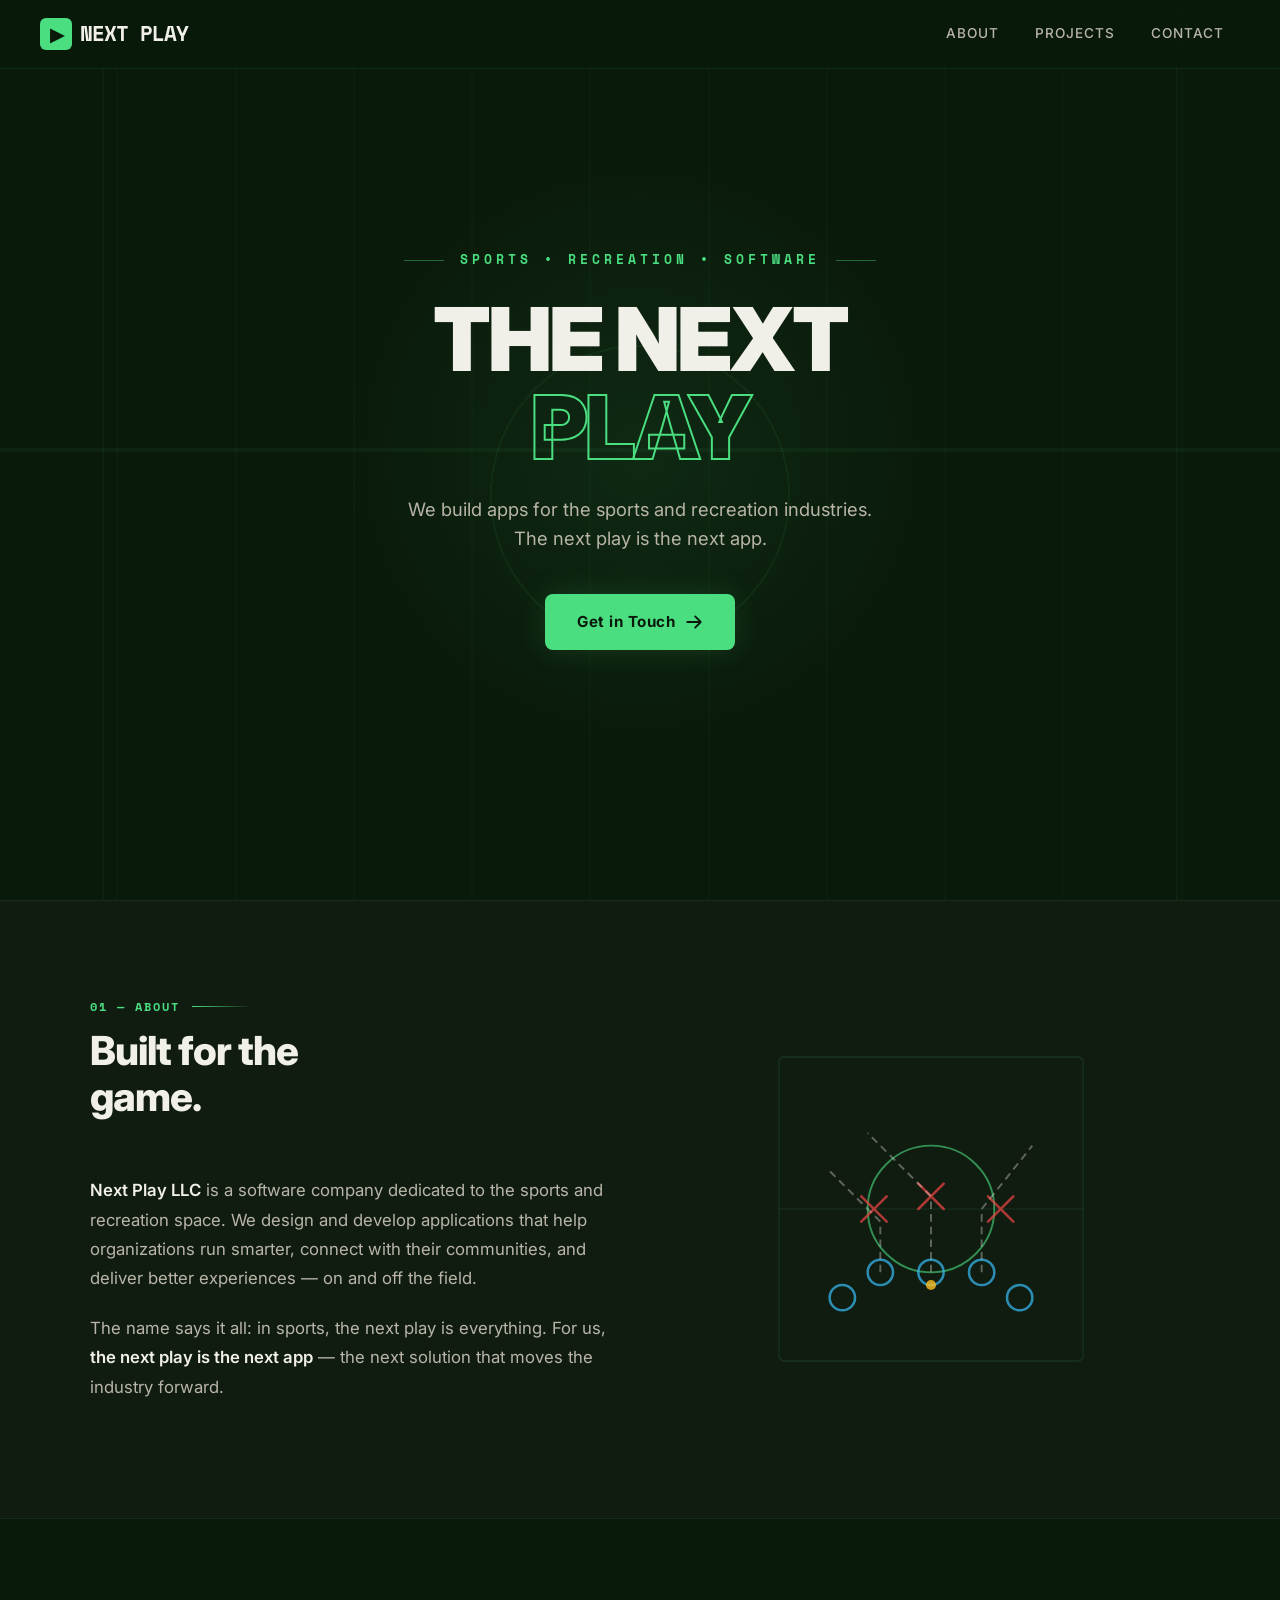
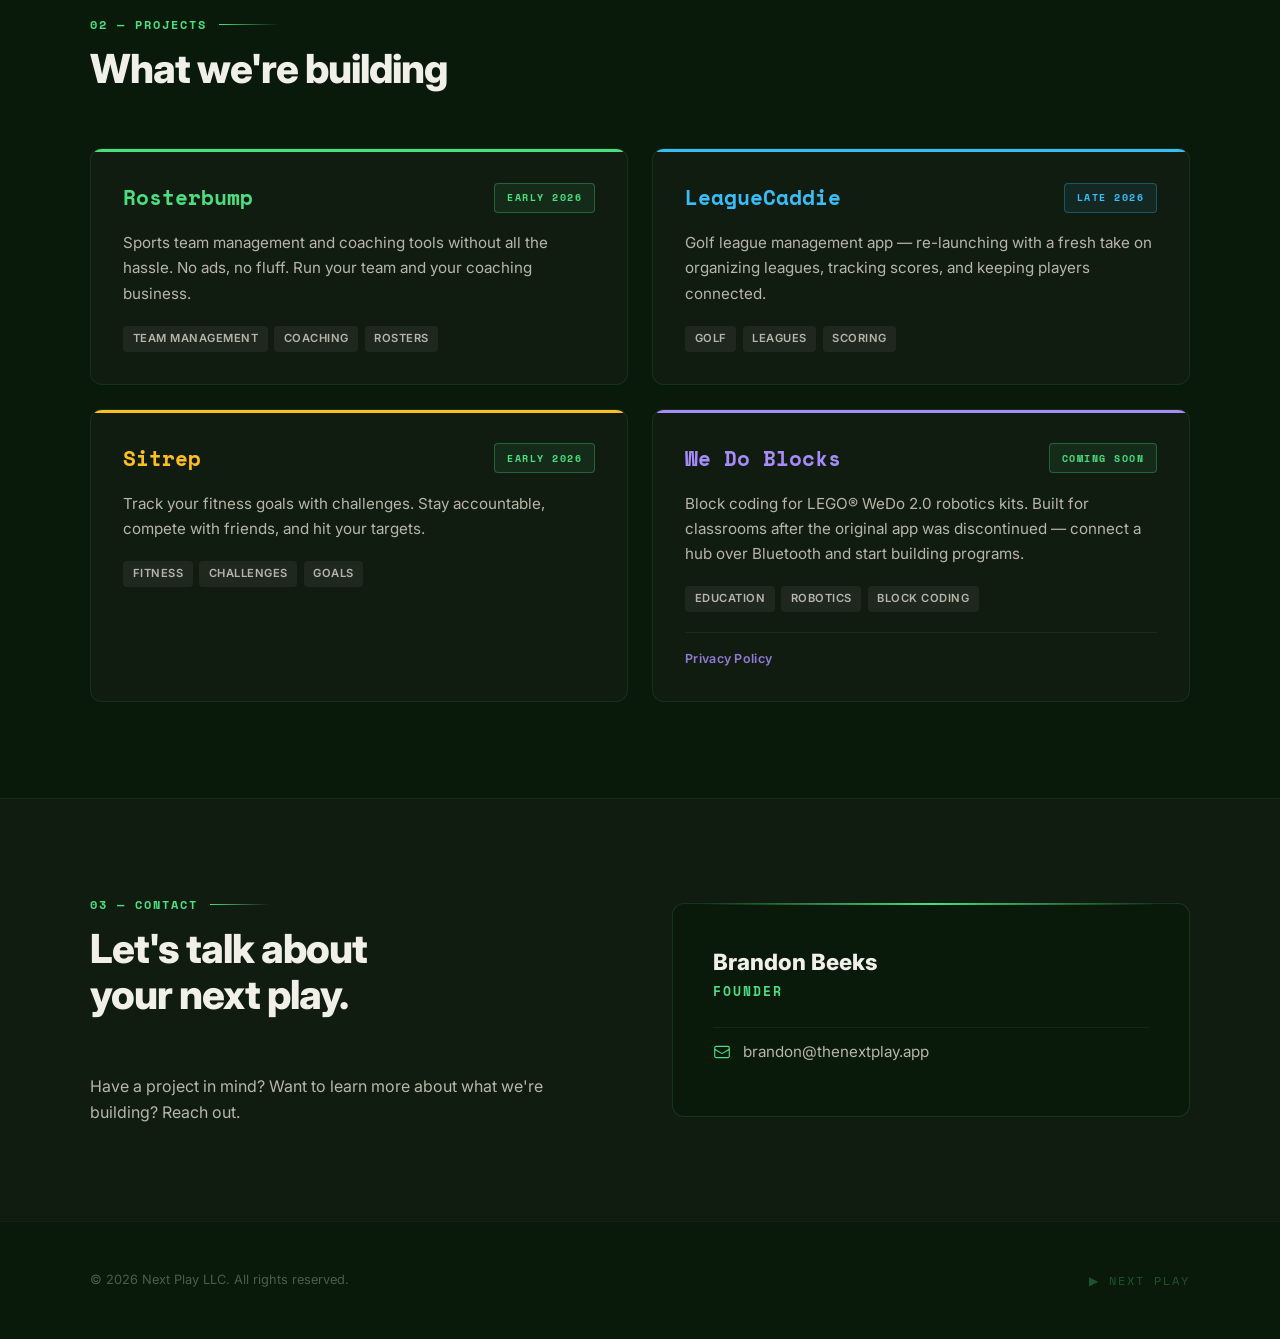
==== commit cafe43bd: "Rename WeDo Blocks to We Do Blocks Display name only; the /apps/wedo-blocks/privacy-policy path stay" ====
--- a/index.html
+++ b/index.html
@@ -524,7 +524,7 @@
 
         <div class="project-card violet">
           <div class="project-meta">
-            <span class="project-name">WeDo Blocks</span>
+            <span class="project-name">We Do Blocks</span>
             <span class="project-status status-soon">Coming Soon</span>
           </div>
           <p class="project-desc">Block coding for LEGO&reg; WeDo 2.0 robotics kits. Built for classrooms after the original app was discontinued &mdash; connect a hub over Bluetooth and start building programs.</p>
--- a/assets/site.css
+++ b/assets/site.css
@@ -13,7 +13,7 @@
   --amber: #fbbf24;
   --sky: #38bdf8;
   --whistle: #ef4444;
-  /* Added for the WeDo Blocks card: the education work sits outside the
+  /* Added for the We Do Blocks card: the education work sits outside the
      field-green / sky / amber family the sports apps use. */
   --violet: #a78bfa;
   --surface: #111c11;
